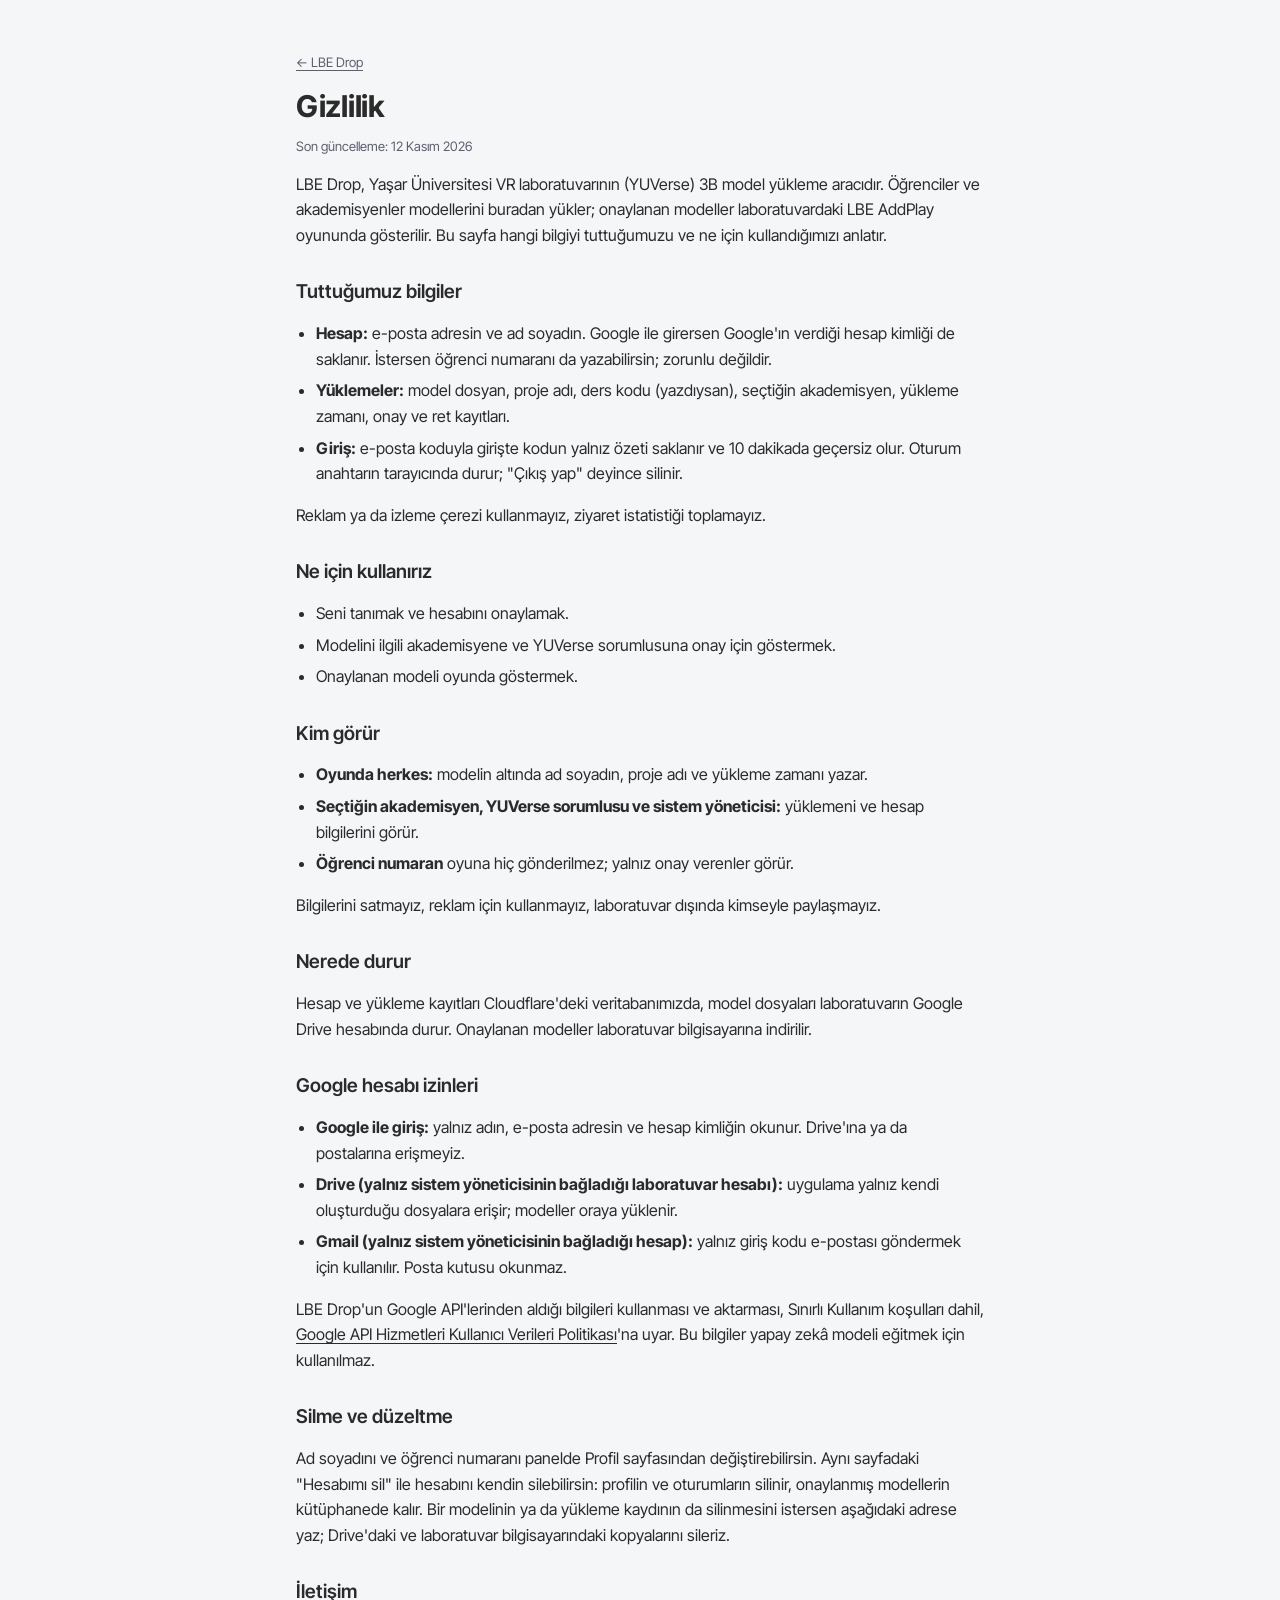
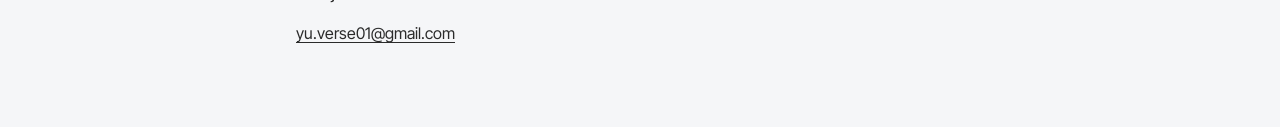
==== gizlilik.html @ beecab35 "Panel yayını 2026-11-12T11:39Z" ====
<!doctype html>
<html lang="tr">
<head>
<meta charset="utf-8">
<meta name="viewport" content="width=device-width, initial-scale=1">
<meta name="referrer" content="no-referrer">
<title>Gizlilik · LBE Drop</title>
<link rel="icon" href="marka/favicon.svg" type="image/svg+xml">
<link rel="alternate icon" href="marka/favicon.ico">
<link rel="stylesheet" href="marka/tokens/tokens.css">
<link rel="stylesheet" href="marka/tokens/bilesenler.css">
<link rel="stylesheet" href="panel.css">
<script>
  (function () {
    var m = window.matchMedia("(prefers-color-scheme: dark)");
    var uygula = function () { document.documentElement.toggleAttribute("data-theme", false); if (m.matches) document.documentElement.setAttribute("data-theme", "dark"); };
    uygula(); m.addEventListener("change", uygula);
  })();
</script>
</head>
<body class="drop">
<main class="metin-sayfa">
  <p class="yardim"><a href="./">← LBE Drop</a></p>
  <h1>Gizlilik</h1>
  <p class="yardim">Son güncelleme: 12 Kasım 2026</p>

  <p>LBE Drop, Yaşar Üniversitesi VR laboratuvarının (YUVerse) 3B model yükleme aracıdır. Öğrenciler ve akademisyenler modellerini buradan yükler; onaylanan modeller laboratuvardaki LBE AddPlay oyununda gösterilir. Bu sayfa hangi bilgiyi tuttuğumuzu ve ne için kullandığımızı anlatır.</p>

  <h2>Tuttuğumuz bilgiler</h2>
  <ul>
    <li><strong>Hesap:</strong> e-posta adresin ve ad soyadın. Google ile girersen Google'ın verdiği hesap kimliği de saklanır. İstersen öğrenci numaranı da yazabilirsin; zorunlu değildir.</li>
    <li><strong>Yüklemeler:</strong> model dosyan, proje adı, ders kodu (yazdıysan), seçtiğin akademisyen, yükleme zamanı, onay ve ret kayıtları.</li>
    <li><strong>Giriş:</strong> e-posta koduyla girişte kodun yalnız özeti saklanır ve 10 dakikada geçersiz olur. Oturum anahtarın tarayıcında durur; "Çıkış yap" deyince silinir.</li>
  </ul>
  <p>Reklam ya da izleme çerezi kullanmayız, ziyaret istatistiği toplamayız.</p>

  <h2>Ne için kullanırız</h2>
  <ul>
    <li>Seni tanımak ve hesabını onaylamak.</li>
    <li>Modelini ilgili akademisyene ve YUVerse sorumlusuna onay için göstermek.</li>
    <li>Onaylanan modeli oyunda göstermek.</li>
  </ul>

  <h2>Kim görür</h2>
  <ul>
    <li><strong>Oyunda herkes:</strong> modelin altında ad soyadın, proje adı ve yükleme zamanı yazar.</li>
    <li><strong>Seçtiğin akademisyen, YUVerse sorumlusu ve sistem yöneticisi:</strong> yüklemeni ve hesap bilgilerini görür.</li>
    <li><strong>Öğrenci numaran</strong> oyuna hiç gönderilmez; yalnız onay verenler görür.</li>
  </ul>
  <p>Bilgilerini satmayız, reklam için kullanmayız, laboratuvar dışında kimseyle paylaşmayız.</p>

  <h2>Nerede durur</h2>
  <p>Hesap ve yükleme kayıtları Cloudflare'deki veritabanımızda, model dosyaları laboratuvarın Google Drive hesabında durur. Onaylanan modeller laboratuvar bilgisayarına indirilir.</p>

  <h2>Google hesabı izinleri</h2>
  <ul>
    <li><strong>Google ile giriş:</strong> yalnız adın, e-posta adresin ve hesap kimliğin okunur. Drive'ına ya da postalarına erişmeyiz.</li>
    <li><strong>Drive (yalnız sistem yöneticisinin bağladığı laboratuvar hesabı):</strong> uygulama yalnız kendi oluşturduğu dosyalara erişir; modeller oraya yüklenir.</li>
    <li><strong>Gmail (yalnız sistem yöneticisinin bağladığı hesap):</strong> yalnız giriş kodu e-postası göndermek için kullanılır. Posta kutusu okunmaz.</li>
  </ul>
  <p>LBE Drop'un Google API'lerinden aldığı bilgileri kullanması ve aktarması, Sınırlı Kullanım koşulları dahil, <a href="https://developers.google.com/terms/api-services-user-data-policy" rel="noopener">Google API Hizmetleri Kullanıcı Verileri Politikası</a>'na uyar. Bu bilgiler yapay zekâ modeli eğitmek için kullanılmaz.</p>

  <h2>Silme ve düzeltme</h2>
  <p>Ad soyadını ve öğrenci numaranı panelde Profil sayfasından değiştirebilirsin. Aynı sayfadaki "Hesabımı sil" ile hesabını kendin silebilirsin: profilin ve oturumların silinir, onaylanmış modellerin kütüphanede kalır. Bir modelinin ya da yükleme kaydının da silinmesini istersen aşağıdaki adrese yaz; Drive'daki ve laboratuvar bilgisayarındaki kopyalarını sileriz.</p>

  <h2>İletişim</h2>
  <p><a href="mailto:yu.verse01@gmail.com">yu.verse01@gmail.com</a></p>
</main>
</body>
</html>
---- marka/tokens/tokens.css ----
/* LBE Drop — tasarım değişkenleri · öneri v1 (Kasım 2026)
   Yazılım: tek yazı ailesi Inter Tight; ürüne özel vurgu rengi yok. Karo rengi Uzay lacivert.
   Durum renkleri yalnız rozet ve bildirimde, her zaman sözcük ve simgeyle.
   Tema: açık (varsayılan). Koyu için <html data-theme="dark">. */

@font-face{font-family:"Inter Tight";src:url("../fonts/InterTight-Variable.woff2") format("woff2");font-weight:100 900;font-style:normal;font-display:swap}

:root{
  --karo:#1C2140;           /* ikon karosu (Uzay). Metin değil; üzerinde beyaz 15,7:1 */
  --bg:#FFFFFF;             /* kart, form, tablo zemini */
  --surface:#F5F6F8;        /* sayfa zemini */
  --surface-2:#EDEEF2;      /* üçüncü yüzey, avatar */
  --fg:#2B2B2B;             /* metin (beyazda 14,2:1) */
  --logo-metin:#0A0A0A;     /* logodaki "LBE Drop" yazısı */
  --muted:#5B6070;          /* ikincil metin (beyazda 6,3:1, surface'ta 5,8:1) */
  --line:#E3E5EA;           /* ayraç */
  --line-strong:#8A8F9C;    /* alan kenarı, bırakma alanı çerçevesi */
  --focus:#2B2B2B;
  --ok:#1B7A35; --ok-bg:#E6F4EA;       /* Onaylandı */
  --warn:#8A5300; --warn-bg:#FFF4D6;   /* Onay bekliyor */
  --bad:#B42318; --bad-bg:#FDECEA;     /* Reddedildi */
  --font:"Inter Tight",system-ui,-apple-system,"Segoe UI",sans-serif;
  --s-1:4px; --s-2:8px; --s-3:12px; --s-4:16px; --s-5:24px; --s-6:32px; --s-7:48px; --s-8:64px;
  --r-sm:6px; --r-md:8px; --r-lg:16px; --r-full:999px;
  --h-girdi:44px;
}
[data-theme="dark"]{
  --bg:#0F0F0F; --surface:#000000; --surface-2:#1A1A1A; --fg:#F5F5F5; --logo-metin:#F5F5F5; --muted:#A1A1A1;
  --line:#262626; --line-strong:#6E6E6E; --focus:#F5F5F5;
  --ok:#4ADE80; --ok-bg:#0D2615; --warn:#FDBA74; --warn-bg:#2A1A06; --bad:#FF7A6E; --bad-bg:#2C0F0C;
}
---- marka/tokens/bilesenler.css ----
/* LBE Drop — bileşenler · öneri v1. Önce tokens.css yüklenir. Kök: <body class="drop">. */
.drop{margin:0;background:var(--surface);color:var(--fg);font:400 15px/1.5 var(--font);-webkit-font-smoothing:antialiased}
.drop :focus-visible{outline:2px solid var(--focus);outline-offset:2px}
:where(.drop) a{color:inherit}
/* Düğmeler: en az 44 px, köşe 8 */
.btn{display:inline-flex;align-items:center;justify-content:center;gap:var(--s-2);min-height:44px;padding:0 var(--s-5);border:1.5px solid var(--fg);border-radius:var(--r-md);background:transparent;color:var(--fg);font:600 15px/1 var(--font);text-decoration:none;cursor:pointer;white-space:nowrap;box-sizing:border-box}
.btn-birincil{background:var(--fg);color:var(--bg)}
.btn:hover{filter:brightness(.92)}
/* ---------- LBE Drop paneli (yazılım ailesi: Inter Tight, nötrler, durum renkleri sözcükle) ---------- */
.panel{font-family:var(--font);background:var(--surface);color:var(--fg);min-height:100%;display:grid;grid-template-columns:248px 1fr}
.panel *{box-sizing:border-box}
.yan{background:var(--bg);border-right:1px solid var(--line);padding:var(--s-5) var(--s-4);display:flex;flex-direction:column;gap:var(--s-5)}
.yan nav{display:flex;flex-direction:column;gap:2px}
.yan a{display:flex;align-items:center;gap:10px;min-height:40px;padding:0 12px;border-radius:var(--r-md);text-decoration:none;color:var(--fg);font:500 15px/1 var(--font)}
.yan a[aria-current="page"]{background:var(--surface);font-weight:700}
.yan a .sayi{margin-left:auto;font:600 12px/1 var(--font);background:var(--fg);color:var(--bg);border-radius:var(--r-full);padding:4px 7px}
.yan .rol-notu{margin-top:auto;font:400 12px/1.45 var(--font);color:var(--muted)}
.ust-bar{display:flex;align-items:center;justify-content:space-between;gap:var(--s-4);padding:var(--s-4) var(--s-6);border-bottom:1px solid var(--line);background:var(--bg)}
.kisi{display:flex;align-items:center;gap:10px;font:500 14px/1.2 var(--font)}
.kisi .avatar{width:32px;height:32px;border-radius:50%;background:var(--surface-2);display:grid;place-items:center;font:700 12px/1 var(--font)}
.rol{display:inline-block;font:600 11px/1 var(--font);letter-spacing:.06em;text-transform:uppercase;border:1.5px solid var(--fg);border-radius:var(--r-full);padding:4px 8px}
.icerik{padding:var(--s-6);display:grid;gap:var(--s-5);align-content:start}
.baslik-satiri{display:flex;align-items:end;justify-content:space-between;gap:var(--s-4)}
.panel h1{font:700 28px/1.15 var(--font);letter-spacing:-.01em;margin:0}
.panel h2{font:700 18px/1.2 var(--font);margin:0}
.panel p{margin:0}
.yardim{font:400 13px/1.45 var(--font);color:var(--muted)}
.kutu{background:var(--bg);border:1px solid var(--line);border-radius:var(--r-lg);padding:var(--s-5)}
.alan{display:grid;gap:6px;font:600 13px/1.2 var(--font)}
.girdi{height:44px;border:1.5px solid var(--line-strong);border-radius:var(--r-md);padding:0 12px;font:400 15px/1 var(--font);color:var(--fg);background:var(--bg);display:flex;align-items:center}
.girdi.cok{height:96px;align-items:flex-start;padding-top:12px}
.girdi .ipucu{color:var(--muted)}
.birak{border:2px dashed var(--line-strong);border-radius:var(--r-lg);min-height:220px;display:grid;place-items:center;text-align:center;gap:10px;padding:var(--s-5);background:var(--bg)}
.ilerleme{height:8px;border-radius:var(--r-full);background:var(--surface-2);overflow:hidden}
.ilerleme span{display:block;height:100%;background:var(--fg)}
.tablo{width:100%;border-collapse:collapse;font:400 14px/1.35 var(--font);background:var(--bg)}
.tablo th{font:600 12px/1 var(--font);text-transform:uppercase;letter-spacing:.06em;color:var(--muted);text-align:left;padding:12px 16px;border-bottom:1px solid var(--line)}
.tablo td{padding:14px 16px;border-bottom:1px solid var(--line);vertical-align:middle}
.kucuk-resim{width:56px;height:42px;border-radius:var(--r-sm);border:1.5px dashed var(--line-strong);display:grid;place-items:center;font:600 9px/1 var(--font);color:var(--muted)}
/* Durum rozeti: her zaman sözcük + simge */
.durum{display:inline-flex;align-items:center;gap:6px;font:600 13px/1 var(--font);border-radius:var(--r-full);padding:6px 10px 6px 8px;white-space:nowrap}
.durum svg{width:14px;height:14px;flex:none}
.durum.bekliyor{background:var(--warn-bg);color:var(--warn)}
.durum.onaylandi{background:var(--ok-bg);color:var(--ok)}
.durum.reddedildi{background:var(--bad-bg);color:var(--bad)}
.durum.taslak{background:var(--surface-2);color:var(--muted)}
.dugmeler{display:flex;gap:var(--s-2);flex-wrap:wrap}
.btn-kucuk{min-height:36px;padding:0 14px;font-size:14px}
.btn-red{border-color:var(--bad);color:var(--bad)}
.filtre{display:flex;gap:var(--s-2);flex-wrap:wrap}
.filtre span{font:500 13px/1 var(--font);border:1.5px solid var(--line);border-radius:var(--r-full);padding:8px 12px;background:var(--bg)}
.filtre span[aria-pressed="true"]{border-color:var(--fg);font-weight:700}
.kartlar{display:grid;grid-template-columns:repeat(auto-fill,minmax(220px,1fr));gap:var(--s-4)}
.model{background:var(--bg);border:1px solid var(--line);border-radius:var(--r-lg);overflow:hidden;display:grid}
.model .onizleme{aspect-ratio:4/3;display:grid;place-items:center;border-bottom:1px solid var(--line);background:var(--surface);font:600 12px/1 var(--font);color:var(--muted);letter-spacing:.06em}
.model .govde{padding:var(--s-4);display:grid;gap:8px}
.model b{font:700 15px/1.25 var(--font)}
.model .durum{justify-self:start}
.ust-bar .mobil-logo{display:none;height:32px}
.ek-not{border-left:0;background:var(--surface-2);border-radius:var(--r-md);padding:var(--s-4);font:400 13px/1.45 var(--font)}
@media (max-width:700px){
  .panel{grid-template-columns:1fr}
  .yan{display:none}
  .ust-bar{padding:var(--s-3) var(--s-4)}
  .ust-bar .mobil-logo{display:block}
  .ust-bar .yardim,.kisi .ad{display:none}
  .baslik-satiri .btn{white-space:nowrap;min-height:40px;padding:0 14px}
  .icerik{padding:var(--s-4)}
  .kartlar{grid-template-columns:1fr 1fr;gap:var(--s-3)}
}
---- panel.css ----
/* LBE Drop web paneli · ekler. Önce marka/tokens/tokens.css ve bilesenler.css yüklenir; burada yeni renk tanımlanmaz. */
*{box-sizing:border-box}
html,body{margin:0;min-height:100%}
html[data-theme="dark"]{color-scheme:dark}
html:not([data-theme="dark"]) .logo-koyu{display:none!important}
html[data-theme="dark"] .logo-acik{display:none!important}
button{font-family:inherit}
.btn:disabled,.btn[aria-disabled="true"]{opacity:.45;cursor:not-allowed}
.btn-tam{width:100%}
.sayisal{font-variant-numeric:tabular-nums}
.yukleniyor{padding:var(--s-7);text-align:center;color:var(--muted)}
.simge{width:16px;height:16px;flex:none}
[hidden]{display:none!important}

/* Gerçek form alanları (.girdi ile aynı görünüm) */
input.girdi,select.girdi{width:100%;display:block}
input.girdi::placeholder{color:var(--muted);opacity:1}
select.girdi{width:auto;height:36px;padding:0 8px;font:500 14px/1 var(--font)}
.girdi.hatali{border-color:var(--bad)}
.alan .ek{font:400 13px/1.45 var(--font);color:var(--muted)}
.alan-hata{display:flex;align-items:center;gap:6px;font:600 13px/1.3 var(--font);color:var(--bad)}
form{display:grid;gap:var(--s-4);margin:0}

/* Bildirim: durum rengi + simge + sözcük */
.bildirim{display:flex;gap:10px;align-items:flex-start;border-radius:var(--r-md);padding:12px 14px;font:500 14px/1.4 var(--font)}
.bildirim svg{margin-top:2px}
.bildirim.ok{background:var(--ok-bg);color:var(--ok)}
.bildirim.warn{background:var(--warn-bg);color:var(--warn)}
.bildirim.bad{background:var(--bad-bg);color:var(--bad)}
.bildirim.bilgi{background:var(--surface-2);color:var(--fg);font-weight:400}
.girdi.salt{display:flex;align-items:center;background:var(--surface-2);color:var(--muted)}

/* İdeal yükleme koşulları */
.kosullar h2{font:700 16px/1.25 var(--font);margin:0}
.kosullar dl{display:grid;grid-template-columns:auto minmax(0,1fr);gap:8px 16px;margin:0;font:400 14px/1.45 var(--font)}
.kosullar dt{font-weight:600}
.kosullar dd{margin:0;color:var(--muted)}

/* Kabuk */
.panel{min-height:100vh}
.panel .sutun{min-width:0;display:grid;grid-template-rows:auto 1fr}
.yan button.cikis{margin-top:var(--s-2)}
.avatar-b{width:44px;height:44px;border-radius:50%;background:var(--surface-2);display:grid;place-items:center;font:700 14px/1 var(--font);flex:none}
.avatar-b.kucuk{width:36px;height:36px;font-size:12px}
.kisi-satiri{display:grid;grid-template-columns:auto minmax(0,1fr) auto;gap:12px;align-items:center}
.kisi-satiri .yardim{display:block;overflow-wrap:anywhere}
.kisi-satiri b{font:700 15px/1.25 var(--font);display:block;overflow-wrap:anywhere}
.kutu{display:grid;gap:var(--s-4);align-content:start}
.kutu.tablolu{padding:0;overflow:auto}
.tablo tr:last-child td{border-bottom:0}
.iki-sutun{display:grid;grid-template-columns:minmax(0,1.2fr) minmax(0,1fr);gap:var(--s-5);align-items:start}
.dar{max-width:560px}

/* Dosya bırakma alanı */
.birak{cursor:pointer;min-height:240px}
.birak.ustunde{border-color:var(--fg);background:var(--surface-2)}
.birak.hatali{border-color:var(--bad)}
.birak .ic{display:grid;gap:10px;justify-items:center}
.birak img{width:56px;height:56px}
.birak b{font:700 18px/1.2 var(--font)}
.dosya{display:grid;grid-template-columns:44px 1fr auto;gap:12px;align-items:center}
.dosya .kucuk-resim{width:44px;height:44px}
.dosya b{font:600 14px/1.25 var(--font);display:block;overflow-wrap:anywhere}
.ilerleme-ust{display:flex;justify-content:space-between;gap:8px;font:600 14px/1.2 var(--font)}

/* Yüklemelerim */
.yukleme{display:grid;gap:8px;padding:var(--s-4) 0;border-bottom:1px solid var(--line)}
.yukleme:first-child{padding-top:0}
.yukleme:last-child{border-bottom:0;padding-bottom:0}
.yukleme .ust{display:flex;justify-content:space-between;gap:12px;align-items:flex-start}
.yukleme b{font:700 15px/1.25 var(--font);overflow-wrap:anywhere}
.yukleme .dugmeler{margin-top:4px}
.ret-form{margin-top:8px;gap:var(--s-2)}
.bolum-baslik{font:700 16px/1.25 var(--font);margin:var(--s-5) 0 var(--s-2);display:flex;gap:8px;align-items:baseline}
.bolum-baslik:first-child{margin-top:0}
.dar-genis{max-width:720px}
select.girdi.tam{width:100%;height:44px;font-size:15px}

/* Giriş ve bekleme ekranları */
.orta{min-height:100vh;display:grid;grid-template-columns:minmax(0,1fr);place-items:center;padding:var(--s-4)}
.orta .kutu{width:100%;max-width:420px;gap:20px;padding:40px}
.orta h1{font:700 26px/1.2 var(--font);letter-spacing:-.01em;margin:0}
.orta .logo{height:48px;justify-self:start}
.ya-da{display:flex;align-items:center;gap:12px;color:var(--muted);font:500 13px/1 var(--font)}
.ya-da::before,.ya-da::after{content:"";flex:1;height:1px;background:var(--line)}
input.kod-girdi{font:600 22px/1 var(--font);letter-spacing:.3em;text-align:center}

/* Düz metin sayfası (gizlilik) */
.metin-sayfa{max-width:720px;margin:0 auto;padding:40px var(--s-4) 64px;font:400 16px/1.6 var(--font);color:var(--fg)}
.metin-sayfa h1{font:700 30px/1.2 var(--font);letter-spacing:-.01em;margin:16px 0 4px}
.metin-sayfa h2{font:600 19px/1.3 var(--font);margin:32px 0 8px}
.metin-sayfa ul{padding-left:20px;display:grid;gap:6px}
.metin-sayfa a{color:inherit;text-decoration:underline;text-underline-offset:3px}

/* Onay diyaloğu */
dialog.kutu{width:440px;max-width:calc(100vw - 32px);color:var(--fg);border:1px solid var(--line-strong)}
dialog.kutu:not([open]){display:none}
dialog.kutu::backdrop{background:rgba(0,0,0,.5)}
dialog.kutu h2{font:700 20px/1.2 var(--font);margin:0}
dialog.kutu p{margin:0}
dialog.kutu .dugmeler{justify-content:flex-end}

/* Telefon: kenar menü yerine alt sekmeler */
.alt-sekme{display:none}
@media (max-width:700px){
  .panel{padding-bottom:64px}
  .iki-sutun{grid-template-columns:1fr}
  .orta .kutu{padding:var(--s-5)}
  .ust-bar .rol{display:none}
  .baslik-satiri{flex-wrap:wrap}
  .alt-sekme{position:fixed;left:0;right:0;bottom:0;display:flex;background:var(--bg);border-top:1px solid var(--line);z-index:5}
  .alt-sekme a{flex:1 1 0;min-width:0;white-space:nowrap;display:grid;justify-items:center;gap:4px;padding:10px 0 12px;text-decoration:none;color:var(--muted);font:500 12px/1 var(--font)}
  .alt-sekme a svg{width:22px;height:22px}
  .alt-sekme a[aria-current="page"]{color:var(--fg);font-weight:700}
  .tablo th:nth-child(3),.tablo td:nth-child(3),.tablo th:nth-child(4),.tablo td:nth-child(4){display:none}
}
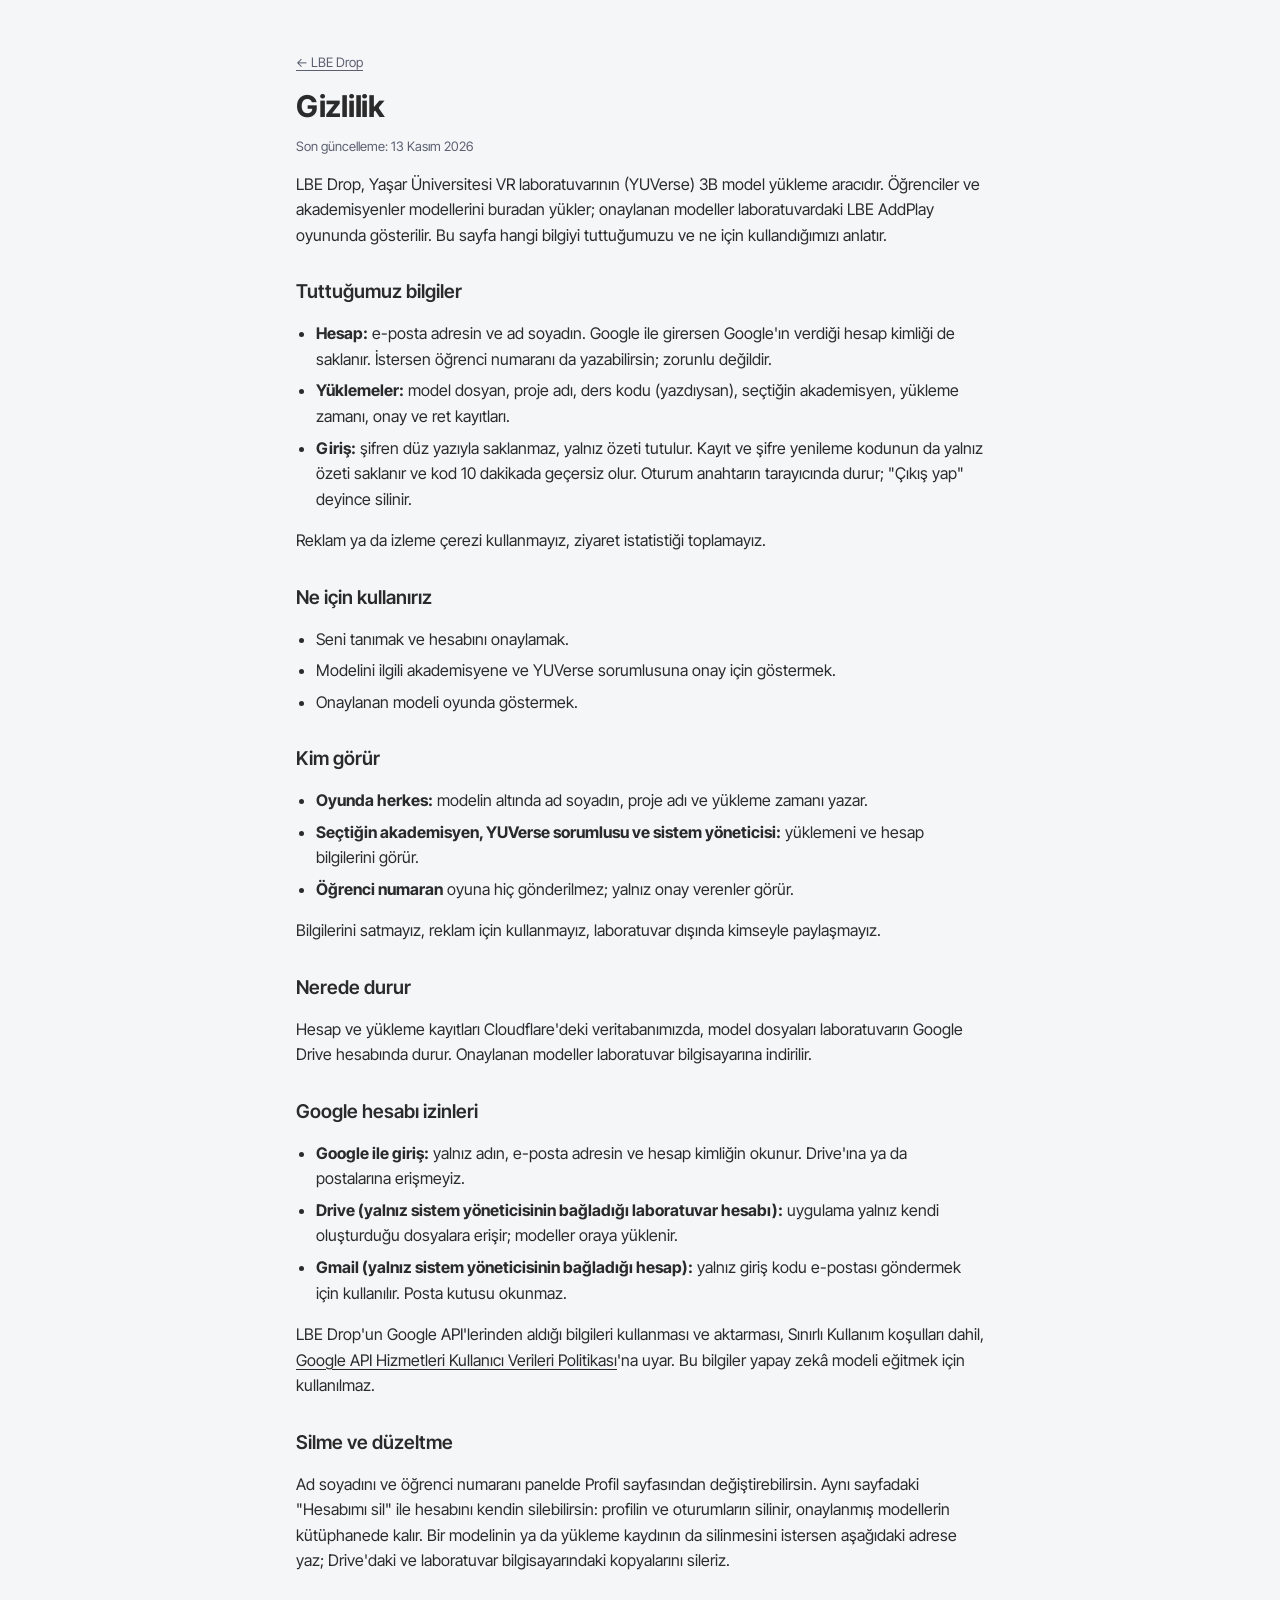
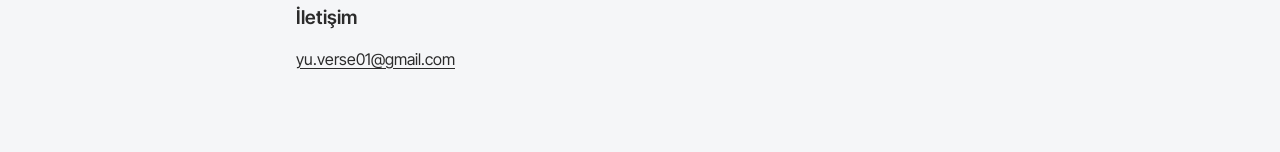
==== commit 234612a4: "Panel yayını 2026-11-13T08:03Z" ====
--- a/gizlilik.html
+++ b/gizlilik.html
@@ -22,7 +22,7 @@
 <main class="metin-sayfa">
   <p class="yardim"><a href="./">← LBE Drop</a></p>
   <h1>Gizlilik</h1>
-  <p class="yardim">Son güncelleme: 12 Kasım 2026</p>
+  <p class="yardim">Son güncelleme: 13 Kasım 2026</p>
 
   <p>LBE Drop, Yaşar Üniversitesi VR laboratuvarının (YUVerse) 3B model yükleme aracıdır. Öğrenciler ve akademisyenler modellerini buradan yükler; onaylanan modeller laboratuvardaki LBE AddPlay oyununda gösterilir. Bu sayfa hangi bilgiyi tuttuğumuzu ve ne için kullandığımızı anlatır.</p>
 
@@ -30,7 +30,7 @@
   <ul>
     <li><strong>Hesap:</strong> e-posta adresin ve ad soyadın. Google ile girersen Google'ın verdiği hesap kimliği de saklanır. İstersen öğrenci numaranı da yazabilirsin; zorunlu değildir.</li>
     <li><strong>Yüklemeler:</strong> model dosyan, proje adı, ders kodu (yazdıysan), seçtiğin akademisyen, yükleme zamanı, onay ve ret kayıtları.</li>
-    <li><strong>Giriş:</strong> e-posta koduyla girişte kodun yalnız özeti saklanır ve 10 dakikada geçersiz olur. Oturum anahtarın tarayıcında durur; "Çıkış yap" deyince silinir.</li>
+    <li><strong>Giriş:</strong> şifren düz yazıyla saklanmaz, yalnız özeti tutulur. Kayıt ve şifre yenileme kodunun da yalnız özeti saklanır ve kod 10 dakikada geçersiz olur. Oturum anahtarın tarayıcında durur; "Çıkış yap" deyince silinir.</li>
   </ul>
   <p>Reklam ya da izleme çerezi kullanmayız, ziyaret istatistiği toplamayız.</p>
 
--- a/panel.css
+++ b/panel.css
@@ -81,9 +81,82 @@
 .orta .kutu{width:100%;max-width:420px;gap:20px;padding:40px}
 .orta h1{font:700 26px/1.2 var(--font);letter-spacing:-.01em;margin:0}
 .orta .logo{height:48px;justify-self:start}
+.baglantilar{display:flex;flex-wrap:wrap;justify-content:space-between;gap:var(--s-2) var(--s-4)}
+.baglanti{padding:0;border:0;background:none;color:var(--fg);font:500 14px/1.4 var(--font);text-decoration:underline;text-underline-offset:3px;cursor:pointer}
+.baglanti:focus-visible{outline:2px solid var(--focus);outline-offset:2px;border-radius:2px}
 .ya-da{display:flex;align-items:center;gap:12px;color:var(--muted);font:500 13px/1 var(--font)}
 .ya-da::before,.ya-da::after{content:"";flex:1;height:1px;background:var(--line)}
 input.kod-girdi{font:600 22px/1 var(--font);letter-spacing:.3em;text-align:center}
+
+/* Tanıtım ana sayfası (giriş yapmamış ziyaretçi) */
+.drop{--iz-z1:#EDEEF2;--iz-z2:#D3D6DE;--iz-z3:#BFC3CD;--iz-n1:#FFFFFF;--iz-n2:#E3E5EA;--iz-n3:#C9CDD6;--iz-a1:#4A5390;--iz-a2:#1C2140;--iz-a3:#12162C;--iz-cizgi:#8A8F9C;--iz-kisi:#6B7080;--iz-goz:#12162C}
+[data-theme="dark"] .drop{--iz-z1:#2A2A2A;--iz-z2:#1C1C1C;--iz-z3:#141414;--iz-n1:#5A5A5A;--iz-n2:#404040;--iz-n3:#2E2E2E;--iz-a1:#8C96D6;--iz-a2:#5A64A8;--iz-a3:#3E4680;--iz-cizgi:#6E6E6E;--iz-kisi:#B5B5B5;--iz-goz:#0F0F0F}
+.tanitim{max-width:1120px;margin:0 auto;padding:var(--s-5) var(--s-4) var(--s-8);display:grid;grid-template-columns:minmax(0,1fr);gap:var(--s-8)}
+.tn-ust{display:flex;justify-content:space-between;align-items:center;gap:var(--s-4)}
+.tn-ust .logo{height:40px}
+.tn-kahraman{display:grid;grid-template-columns:minmax(0,1fr) minmax(0,420px);gap:var(--s-7);align-items:center}
+.tn-kahraman h1{font:700 44px/1.1 var(--font);letter-spacing:-.02em;margin:0 0 var(--s-4);text-wrap:balance}
+.tn-alt{font:400 18px/1.5 var(--font);color:var(--muted);margin:0;max-width:46ch}
+.tn-kahraman .kutu{gap:20px;padding:32px;scroll-margin-top:var(--s-4)}
+.tn-kahraman .kutu h2{font:700 22px/1.2 var(--font);margin:0}
+.tn-baslik{font:700 26px/1.2 var(--font);letter-spacing:-.01em;margin:0 0 var(--s-5)}
+.tn-adimlar{list-style:none;margin:0;padding:0;display:grid;grid-template-columns:repeat(5,minmax(0,1fr));gap:var(--s-5)}
+.tn-adimlar li{position:relative;display:grid;gap:var(--s-2);align-content:start}
+.tn-adimlar li:not(:last-child)::after{content:"→";position:absolute;right:-18px;top:56px;color:var(--muted);font:400 20px/1 var(--font)}
+.tn-adimlar div{display:grid;gap:4px}
+.tn-no{font:600 12px/1 var(--font);letter-spacing:.06em;color:var(--muted)}
+.tn-adimlar b{font:600 16px/1.3 var(--font)}
+.tn-adimlar p,.tn-roller p{margin:0;color:var(--muted);font:400 14px/1.45 var(--font)}
+.tn-roller{display:grid;grid-template-columns:repeat(4,minmax(0,1fr));gap:var(--s-4)}
+.tn-roller .kutu{gap:6px;padding:20px}
+.tn-roller b{font:600 16px/1.3 var(--font)}
+.izo{display:block;width:100%;max-width:220px;height:auto}
+.izo polygon,.iz-s{stroke:var(--iz-cizgi);stroke-width:.6;stroke-linejoin:round}
+.iz-z1{fill:var(--iz-z1)}.iz-z2{fill:var(--iz-z2)}.iz-z3{fill:var(--iz-z3)}
+.iz-n1{fill:var(--iz-n1)}.iz-n2{fill:var(--iz-n2)}.iz-n3{fill:var(--iz-n3)}
+.iz-a1{fill:var(--iz-a1)}.iz-a2{fill:var(--iz-a2)}.iz-a3{fill:var(--iz-a3)}
+.izo-buyuk{max-width:none}
+.tn-sahne .tn-baslik{margin-bottom:var(--s-2)}
+.tn-sahne .tn-alt{max-width:60ch;margin-bottom:var(--s-4)}
+.tn-cizim{position:relative}
+.iz-s,.iz-oluk,.iz-acik,.iz-bant,.iz-vida,.iz-kablo{vector-effect:non-scaling-stroke}
+.iz-oluk{fill:none;stroke:var(--iz-a3);stroke-width:.8;opacity:.5}
+.iz-acik{fill:none;stroke:var(--iz-n1);stroke-width:1;opacity:.75}
+.iz-bant{fill:none;stroke:var(--iz-a2);stroke-width:4}
+.iz-vida{fill:var(--iz-n3);stroke:var(--iz-cizgi);stroke-width:.6}
+.iz-kablo{fill:none;stroke:var(--iz-a1);stroke-width:2.2;stroke-linecap:round}
+.iz-kablo.k2{stroke:var(--iz-kisi)}
+.st-n1{stop-color:var(--iz-n1)}.st-n2{stop-color:var(--iz-n2)}.st-n3{stop-color:var(--iz-n3)}
+.st-a1{stop-color:var(--iz-a1)}.st-a2{stop-color:var(--iz-a2)}.st-a3{stop-color:var(--iz-a3)}
+.tn-etiket{position:absolute;transform:translate(4px,-50%);padding:3px 10px;border:1px solid var(--iz-cizgi);border-radius:var(--r-full);background:var(--bg);color:var(--fg);font:600 12px/1.4 var(--font);letter-spacing:.04em;white-space:nowrap}
+.tn-etiket.ustte{transform:translate(-50%,-50%)}
+.tn-etiket.sola{transform:translate(calc(-100% - 4px),-50%)}
+.iz-etiket-cizgi{fill:none;stroke:var(--iz-cizgi);stroke-width:1.2}
+.iz-kilavuz{fill:none;stroke:var(--iz-cizgi);stroke-width:1.2;stroke-dasharray:4 4}
+.iz-golge{fill:var(--iz-z3);opacity:.7}
+.iz-beden{fill:var(--iz-kisi)}
+.iz-gozluk{fill:var(--iz-goz)}
+.iz-kisi.hoca .iz-beden{fill:var(--iz-a2)}
+.iz-kol{fill:none;stroke:var(--iz-a2);stroke-width:5;stroke-linecap:round}
+.iz-kisi.bos{opacity:.22}
+.tn-anahtar{list-style:none;margin:var(--s-4) 0 0;padding:0;display:flex;flex-wrap:wrap;gap:var(--s-2) var(--s-5);color:var(--muted);font:400 14px/1.4 var(--font)}
+.tn-anahtar li{display:flex;align-items:center;gap:var(--s-2)}
+.tn-anahtar i{width:12px;height:12px;border-radius:50%;background:var(--iz-kisi);flex:none}
+.tn-anahtar .an-hoca{background:var(--iz-a2)}
+.tn-anahtar .an-bos{opacity:.3}
+.iz-ok{fill:none;stroke:var(--ok);stroke-width:4;stroke-linecap:round;stroke-linejoin:round}
+@media (max-width:900px){
+  .tanitim{gap:var(--s-7)}
+  .tn-kahraman{grid-template-columns:minmax(0,1fr);gap:var(--s-5)}
+  .tn-kahraman h1{font-size:32px}
+  .tn-kahraman .kutu{padding:var(--s-5)}
+  .tn-adimlar{grid-template-columns:minmax(0,1fr);gap:var(--s-4)}
+  .tn-adimlar li{grid-template-columns:120px minmax(0,1fr);gap:var(--s-4);align-items:center}
+  .tn-adimlar li::after{display:none}
+  .tn-roller{grid-template-columns:repeat(2,minmax(0,1fr))}
+  .tn-etiket{font-size:10px;padding:1px 7px}
+}
+@media (max-width:560px){.tn-roller{grid-template-columns:minmax(0,1fr)}}
 
 /* Düz metin sayfası (gizlilik) */
 .metin-sayfa{max-width:720px;margin:0 auto;padding:40px var(--s-4) 64px;font:400 16px/1.6 var(--font);color:var(--fg)}
@@ -100,6 +173,15 @@
 dialog.kutu p{margin:0}
 dialog.kutu .dugmeler{justify-content:flex-end}
 
+/* 3B ön izleme */
+.izleyici-kutu{display:grid;gap:var(--s-2)}
+.izleyici-kutu:empty{display:none}
+.izleyici-kutu p{margin:0}
+.izleyici{display:block;width:100%;height:320px;background:var(--surface-2);border-radius:var(--r-md);--poster-color:transparent}
+dialog.kutu.genis{width:900px}
+dialog.kutu.genis .baslik-satiri{display:flex;justify-content:space-between;align-items:center;gap:var(--s-4)}
+dialog.kutu.genis .izleyici{height:min(60vh,560px)}
+
 /* Telefon: kenar menü yerine alt sekmeler */
 .alt-sekme{display:none}
 @media (max-width:700px){
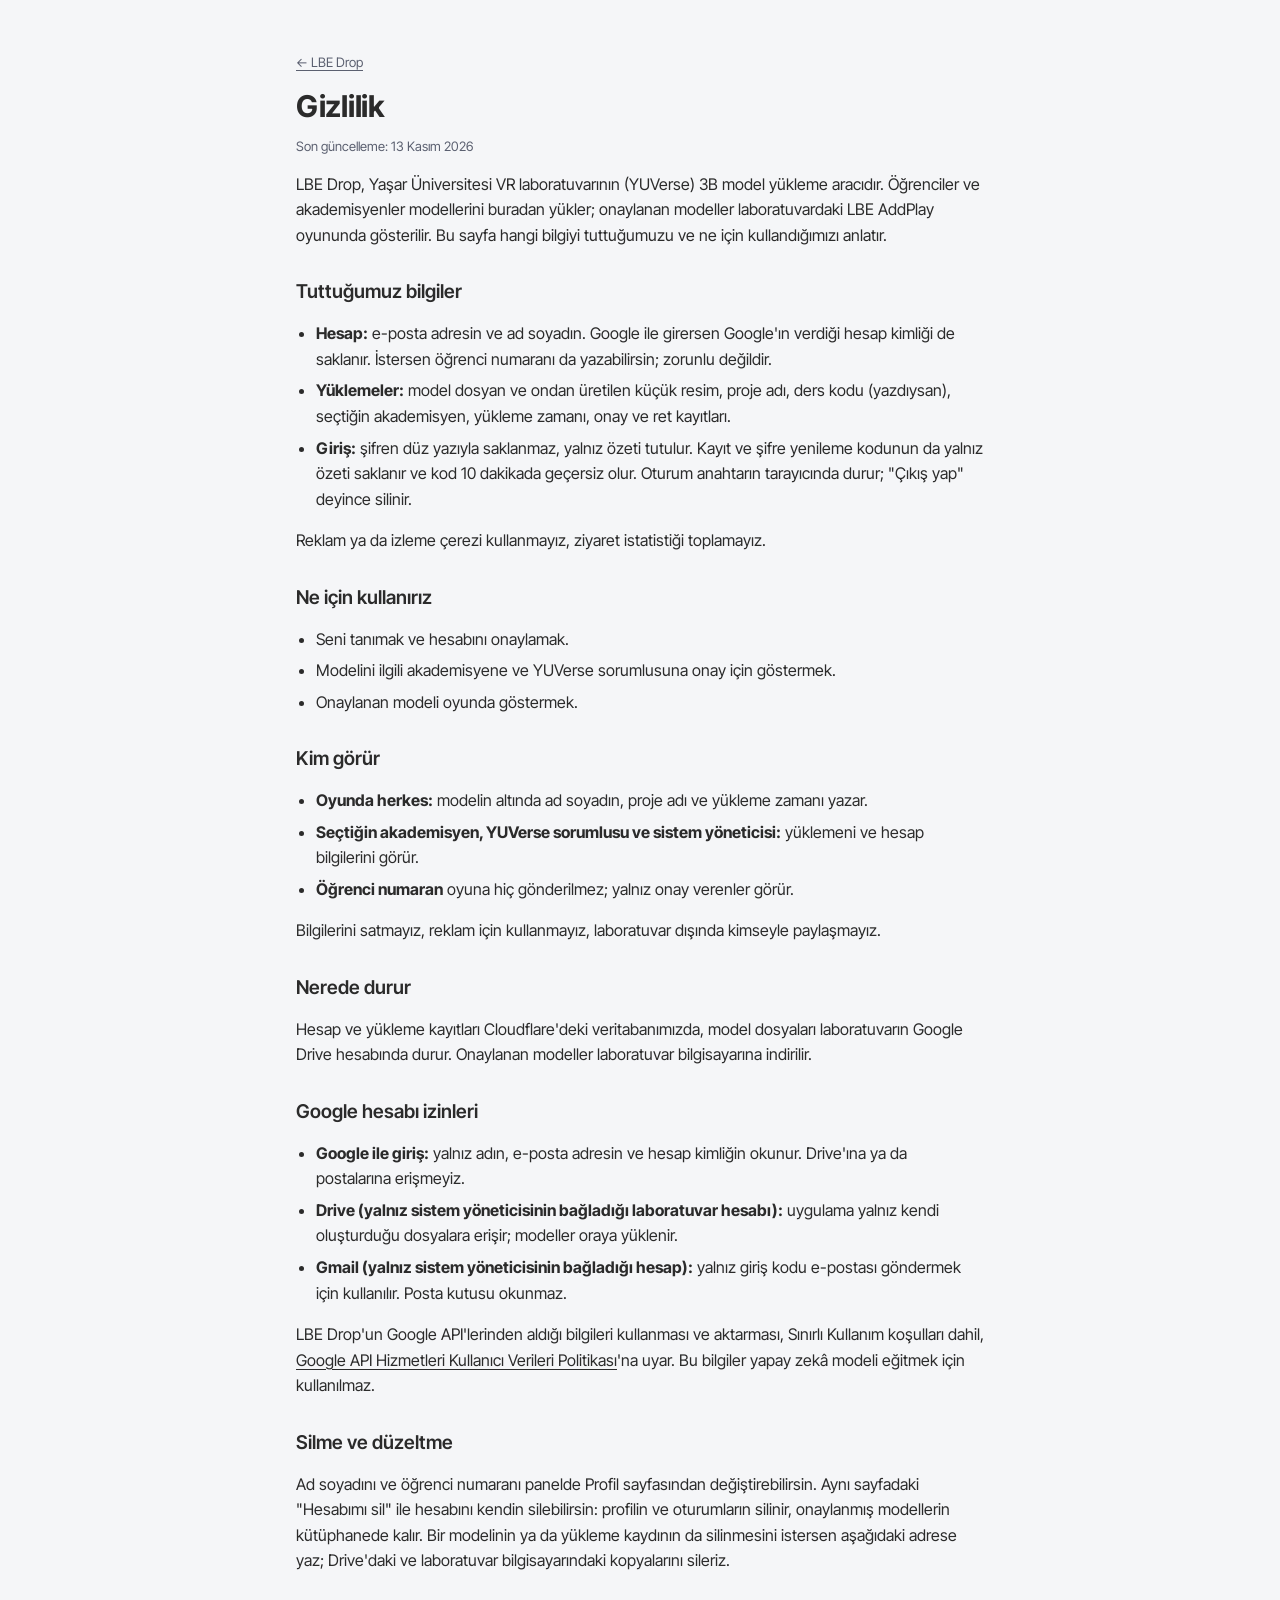
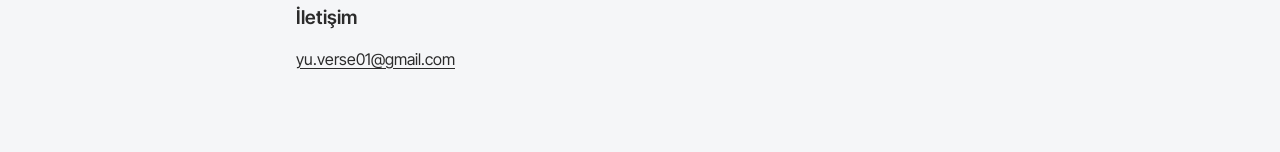
==== commit 6a2baf5c: "Panel yayını 2026-11-13T08:31Z" ====
--- a/gizlilik.html
+++ b/gizlilik.html
@@ -29,7 +29,7 @@
   <h2>Tuttuğumuz bilgiler</h2>
   <ul>
     <li><strong>Hesap:</strong> e-posta adresin ve ad soyadın. Google ile girersen Google'ın verdiği hesap kimliği de saklanır. İstersen öğrenci numaranı da yazabilirsin; zorunlu değildir.</li>
-    <li><strong>Yüklemeler:</strong> model dosyan, proje adı, ders kodu (yazdıysan), seçtiğin akademisyen, yükleme zamanı, onay ve ret kayıtları.</li>
+    <li><strong>Yüklemeler:</strong> model dosyan ve ondan üretilen küçük resim, proje adı, ders kodu (yazdıysan), seçtiğin akademisyen, yükleme zamanı, onay ve ret kayıtları.</li>
     <li><strong>Giriş:</strong> şifren düz yazıyla saklanmaz, yalnız özeti tutulur. Kayıt ve şifre yenileme kodunun da yalnız özeti saklanır ve kod 10 dakikada geçersiz olur. Oturum anahtarın tarayıcında durur; "Çıkış yap" deyince silinir.</li>
   </ul>
   <p>Reklam ya da izleme çerezi kullanmayız, ziyaret istatistiği toplamayız.</p>
--- a/panel.css
+++ b/panel.css
@@ -64,10 +64,16 @@
 .ilerleme-ust{display:flex;justify-content:space-between;gap:8px;font:600 14px/1.2 var(--font)}
 
 /* Yüklemelerim */
-.yukleme{display:grid;gap:8px;padding:var(--s-4) 0;border-bottom:1px solid var(--line)}
+.yukleme{display:grid;grid-template-columns:minmax(0,1fr) auto;gap:var(--s-4);align-items:start;padding:var(--s-4) 0;border-bottom:1px solid var(--line)}
+.yk-govde{display:grid;gap:8px;min-width:0}
+.yk-govde .ust>*{min-width:0;max-width:100%;white-space:normal}
+.yk-resim{width:132px;height:99px;padding:0;border:1px solid var(--line);border-radius:var(--r-md);background:var(--surface-2);color:var(--muted);font:600 11px/1 var(--font);display:grid;place-items:center;overflow:hidden;cursor:pointer}
+.yk-resim:hover{border-color:var(--line-strong)}
+.yk-resim img{width:100%;height:100%;object-fit:contain;display:block}
+@media (max-width:700px){.yukleme{gap:var(--s-3)}.yk-resim{width:92px;height:69px}}
 .yukleme:first-child{padding-top:0}
 .yukleme:last-child{border-bottom:0;padding-bottom:0}
-.yukleme .ust{display:flex;justify-content:space-between;gap:12px;align-items:flex-start}
+.yukleme .ust{display:flex;flex-wrap:wrap;justify-content:space-between;gap:6px 12px;align-items:flex-start}
 .yukleme b{font:700 15px/1.25 var(--font);overflow-wrap:anywhere}
 .yukleme .dugmeler{margin-top:4px}
 .ret-form{margin-top:8px;gap:var(--s-2)}
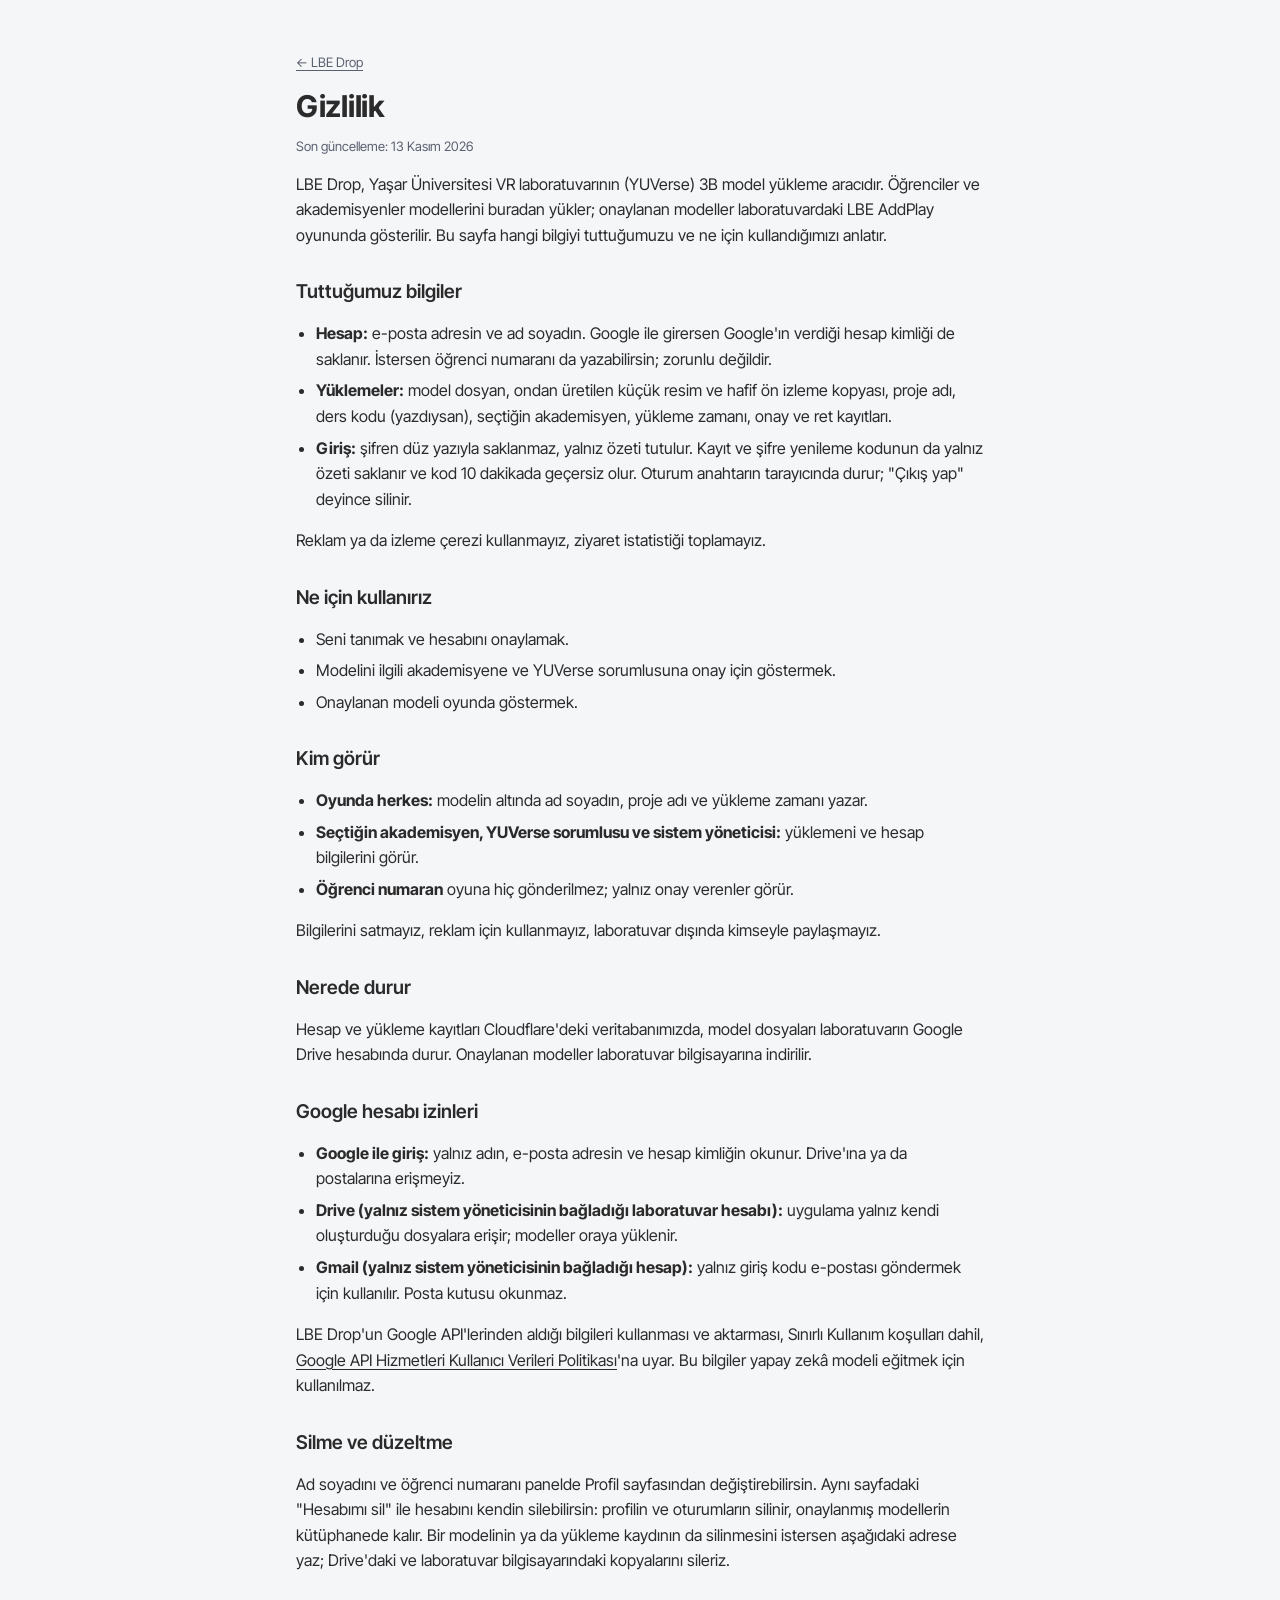
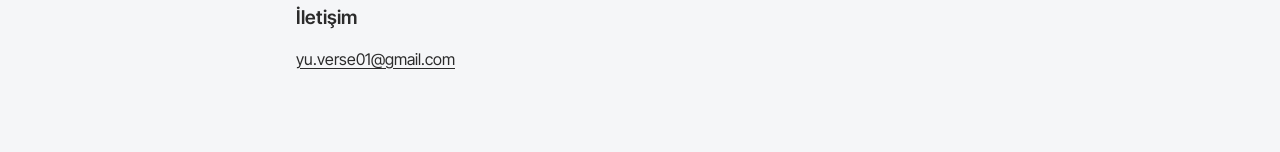
==== commit 15ba0ec9: "Panel yayını 2026-11-13T10:58Z" ====
--- a/gizlilik.html
+++ b/gizlilik.html
@@ -29,7 +29,7 @@
   <h2>Tuttuğumuz bilgiler</h2>
   <ul>
     <li><strong>Hesap:</strong> e-posta adresin ve ad soyadın. Google ile girersen Google'ın verdiği hesap kimliği de saklanır. İstersen öğrenci numaranı da yazabilirsin; zorunlu değildir.</li>
-    <li><strong>Yüklemeler:</strong> model dosyan ve ondan üretilen küçük resim, proje adı, ders kodu (yazdıysan), seçtiğin akademisyen, yükleme zamanı, onay ve ret kayıtları.</li>
+    <li><strong>Yüklemeler:</strong> model dosyan, ondan üretilen küçük resim ve hafif ön izleme kopyası, proje adı, ders kodu (yazdıysan), seçtiğin akademisyen, yükleme zamanı, onay ve ret kayıtları.</li>
     <li><strong>Giriş:</strong> şifren düz yazıyla saklanmaz, yalnız özeti tutulur. Kayıt ve şifre yenileme kodunun da yalnız özeti saklanır ve kod 10 dakikada geçersiz olur. Oturum anahtarın tarayıcında durur; "Çıkış yap" deyince silinir.</li>
   </ul>
   <p>Reklam ya da izleme çerezi kullanmayız, ziyaret istatistiği toplamayız.</p>
--- a/panel.css
+++ b/panel.css
@@ -179,6 +179,14 @@
 dialog.kutu p{margin:0}
 dialog.kutu .dugmeler{justify-content:flex-end}
 
+/* Bölümler */
+.bolum-liste{display:grid;gap:var(--s-3)}
+.bolum-duzen{display:flex;gap:var(--s-2);align-items:flex-end;flex-wrap:wrap}
+.bolum-duzen .alan{flex:1 1 220px;margin:0}
+.bolum-tasi{display:flex;gap:var(--s-2);align-items:center;flex-wrap:wrap}
+.bolum-tasi .girdi{flex:0 1 240px;min-width:0}
+.bolum-suz{max-width:340px;margin-bottom:var(--s-4)}
+
 /* 3B ön izleme */
 .izleyici-kutu{display:grid;gap:var(--s-2)}
 .izleyici-kutu:empty{display:none}
